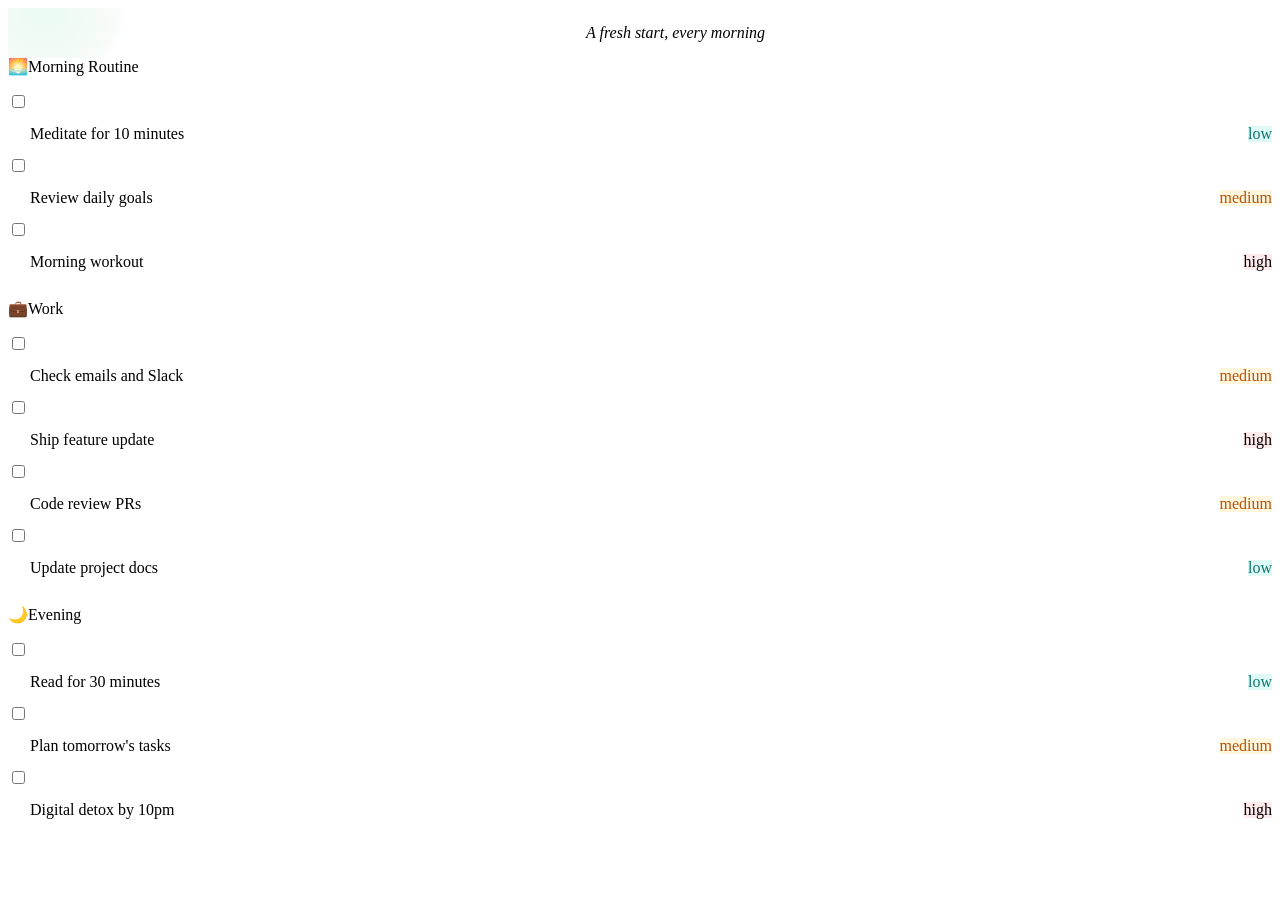
==== index.html @ 66e7cc91 "feat: add category sections with collapsible details and all 10 sample todos" ====
<!DOCTYPE html>
<html lang="en">
<head>
  <meta charset="UTF-8">
  <meta name="viewport" content="width=device-width, initial-scale=1.0">
  <title>Ahintodew — Daily Todo</title>
  <link rel="preconnect" href="https://fonts.googleapis.com">
  <link rel="preconnect" href="https://fonts.gstatic.com" crossorigin>
  <link href="https://fonts.googleapis.com/css2?family=Inter:wght@400;500;600;700&display=swap" rel="stylesheet">
  <link rel="stylesheet" href="src/tokens.css">
  <link rel="stylesheet" href="src/base.css">
  <link rel="stylesheet" href="src/category.css">
  <link rel="stylesheet" href="src/todo.css">
  <link rel="stylesheet" href="src/header.css">
</head>
<body>
  <div class="app">

    <!-- Header (dev-1 scaffold) -->
    <header class="header header--sticky glass">
      <h1 class="header__title">Ahintodew</h1>
      <p class="header__subtitle">A fresh start, every morning</p>
      <div class="header__counter"></div>
    </header>

    <!-- Categories -->
    <main>

      <!-- 🌅 Morning Routine -->
      <details class="category glass" open>
        <summary class="category__header">
          <span class="category__icon">🌅</span>
          <span class="category__title">Morning Routine</span>
          <span class="category__count"></span>
          <span class="category__chevron"></span>
        </summary>
        <ul class="category__list">
          <li class="todo">
            <input type="checkbox" id="todo-1" class="todo__checkbox sr-only">
            <label for="todo-1" class="todo__label">
              <span class="todo__checkmark"></span>
              <span class="todo__text">Meditate for 10 minutes</span>
              <span class="todo__tag todo__tag--low">low</span>
            </label>
          </li>
          <li class="todo">
            <input type="checkbox" id="todo-2" class="todo__checkbox sr-only">
            <label for="todo-2" class="todo__label">
              <span class="todo__checkmark"></span>
              <span class="todo__text">Review daily goals</span>
              <span class="todo__tag todo__tag--medium">medium</span>
            </label>
          </li>
          <li class="todo">
            <input type="checkbox" id="todo-3" class="todo__checkbox sr-only">
            <label for="todo-3" class="todo__label">
              <span class="todo__checkmark"></span>
              <span class="todo__text">Morning workout</span>
              <span class="todo__tag todo__tag--high">high</span>
            </label>
          </li>
        </ul>
      </details>

      <!-- 💼 Work -->
      <details class="category glass" open>
        <summary class="category__header">
          <span class="category__icon">💼</span>
          <span class="category__title">Work</span>
          <span class="category__count"></span>
          <span class="category__chevron"></span>
        </summary>
        <ul class="category__list">
          <li class="todo">
            <input type="checkbox" id="todo-4" class="todo__checkbox sr-only">
            <label for="todo-4" class="todo__label">
              <span class="todo__checkmark"></span>
              <span class="todo__text">Check emails and Slack</span>
              <span class="todo__tag todo__tag--medium">medium</span>
            </label>
          </li>
          <li class="todo">
            <input type="checkbox" id="todo-5" class="todo__checkbox sr-only">
            <label for="todo-5" class="todo__label">
              <span class="todo__checkmark"></span>
              <span class="todo__text">Ship feature update</span>
              <span class="todo__tag todo__tag--high">high</span>
            </label>
          </li>
          <li class="todo">
            <input type="checkbox" id="todo-6" class="todo__checkbox sr-only">
            <label for="todo-6" class="todo__label">
              <span class="todo__checkmark"></span>
              <span class="todo__text">Code review PRs</span>
              <span class="todo__tag todo__tag--medium">medium</span>
            </label>
          </li>
          <li class="todo">
            <input type="checkbox" id="todo-7" class="todo__checkbox sr-only">
            <label for="todo-7" class="todo__label">
              <span class="todo__checkmark"></span>
              <span class="todo__text">Update project docs</span>
              <span class="todo__tag todo__tag--low">low</span>
            </label>
          </li>
        </ul>
      </details>

      <!-- 🌙 Evening -->
      <details class="category glass" open>
        <summary class="category__header">
          <span class="category__icon">🌙</span>
          <span class="category__title">Evening</span>
          <span class="category__count"></span>
          <span class="category__chevron"></span>
        </summary>
        <ul class="category__list">
          <li class="todo">
            <input type="checkbox" id="todo-8" class="todo__checkbox sr-only">
            <label for="todo-8" class="todo__label">
              <span class="todo__checkmark"></span>
              <span class="todo__text">Read for 30 minutes</span>
              <span class="todo__tag todo__tag--low">low</span>
            </label>
          </li>
          <li class="todo">
            <input type="checkbox" id="todo-9" class="todo__checkbox sr-only">
            <label for="todo-9" class="todo__label">
              <span class="todo__checkmark"></span>
              <span class="todo__text">Plan tomorrow's tasks</span>
              <span class="todo__tag todo__tag--medium">medium</span>
            </label>
          </li>
          <li class="todo">
            <input type="checkbox" id="todo-10" class="todo__checkbox sr-only">
            <label for="todo-10" class="todo__label">
              <span class="todo__checkmark"></span>
              <span class="todo__text">Digital detox by 10pm</span>
              <span class="todo__tag todo__tag--high">high</span>
            </label>
          </li>
        </ul>
      </details>

    </main>

  </div>
</body>
</html>
---- src/category.css ----
/* ============================================
   AHINTODEW — Category Sections
   ============================================ */

/* --- Remove default details/summary markers --- */
summary {
  list-style: none;
}

summary::-webkit-details-marker {
  display: none;
}

/* --- Category Block --- */
.category {
  margin-bottom: var(--space-4);
  border-left: 3px solid var(--color-dew-300);
  transition: box-shadow var(--transition-base);
}

/* --- Category Header --- */
.category__header {
  display: flex;
  align-items: center;
  gap: var(--space-3);
  padding: var(--space-4) var(--space-5);
  cursor: pointer;
  font-weight: var(--font-weight-semibold);
  font-size: var(--font-size-lg);
  color: var(--color-text);
  user-select: none;
  -webkit-user-select: none;
}

.category__header:focus-visible {
  outline: 2px solid var(--color-dew-500);
  outline-offset: 2px;
  border-radius: var(--radius-sm);
}

/* --- Category Icon --- */
.category__icon {
  font-size: var(--font-size-xl);
  line-height: 1;
}

/* --- Category Title --- */
.category__title {
  flex: 1;
  min-width: 0;
}

/* --- Category Count --- */
.category__count {
  font-size: var(--font-size-xs);
  font-weight: var(--font-weight-medium);
  color: var(--color-text-secondary);
}

/* --- Chevron (CSS-only arrow) --- */
.category__chevron {
  display: inline-block;
  width: 8px;
  height: 8px;
  border-right: 2px solid var(--color-gray-400);
  border-bottom: 2px solid var(--color-gray-400);
  transform: rotate(-45deg);
  transition: transform var(--transition-base);
  flex-shrink: 0;
}

details[open] > summary .category__chevron {
  transform: rotate(45deg);
}

/* --- Category List --- */
.category__list {
  padding: 0 var(--space-3) var(--space-3);
  max-height: 0;
  overflow: hidden;
  transition: max-height var(--transition-slow), padding var(--transition-base);
}

details[open] > .category__list {
  max-height: 500px;
}

/* Gap between todo items */
.category__list > .todo + .todo {
  margin-top: var(--space-1);
}

/* --- Reduced Motion --- */
@media (prefers-reduced-motion: reduce) {
  .category__chevron,
  .category__list {
    transition: none;
  }
}
---- src/todo.css ----
/* ============================================
   AHINTODEW — Todo Item Component
   ============================================ */

/* --- Todo Item --- */
.todo {
  counter-increment: total-tasks;
}

/* --- Checkbox (visually hidden via .sr-only in base.css) --- */
.todo__checkbox {
  /* .sr-only class handles hiding; this selector for counter */
}

.todo__checkbox:checked {
  counter-increment: completed-tasks;
}

/* --- Label (main interactive row) --- */
.todo__label {
  display: flex;
  align-items: center;
  gap: var(--space-3);
  padding: var(--space-3) var(--space-4);
  cursor: pointer;
  border-radius: var(--radius-md);
  transition: background var(--transition-base), transform var(--transition-spring);
  min-height: 44px;
}

.todo__label:hover {
  background: var(--color-surface-hover);
}

/* --- Focus-visible on checkbox → outline on label --- */
.todo__checkbox:focus-visible + .todo__label {
  outline: 2px solid var(--color-dew-500);
  outline-offset: 2px;
}

/* --- Checkmark circle --- */
.todo__checkmark {
  flex-shrink: 0;
  width: 22px;
  height: 22px;
  border-radius: var(--radius-full);
  border: 2px solid var(--color-gray-300);
  display: flex;
  align-items: center;
  justify-content: center;
  transition: border-color var(--transition-base), background var(--transition-base);
  position: relative;
}

/* Checkmark tick via ::after */
.todo__checkmark::after {
  content: '';
  display: block;
  width: 6px;
  height: 10px;
  border: solid var(--color-white);
  border-width: 0 2px 2px 0;
  transform: rotate(45deg) scale(0);
  transition: transform var(--transition-base);
}

/* --- Todo text --- */
.todo__text {
  flex: 1;
  font-size: var(--font-size-sm);
  color: var(--color-text);
  transition: color var(--transition-base), text-decoration var(--transition-base);
}

/* --- Tags (priority pills) --- */
.todo__tag {
  border-radius: var(--radius-full);
  font-size: var(--font-size-xs);
  font-weight: var(--font-weight-medium);
  padding: var(--space-1) var(--space-2);
  line-height: 1;
  white-space: nowrap;
  flex-shrink: 0;
}

.todo__tag--high {
  background: rgba(248, 113, 113, 0.15);
  color: var(--color-high);
}

.todo__tag--medium {
  background: rgba(251, 191, 36, 0.15);
  color: #b45309;
}

.todo__tag--low {
  background: rgba(45, 212, 191, 0.15);
  color: #0f766e;
}

/* --- Checked State --- */
.todo__checkbox:checked + .todo__label {
  opacity: 0.7;
  transform: scale(1.02);
}

.todo__checkbox:checked + .todo__label .todo__checkmark {
  background: var(--color-check);
  border-color: var(--color-check);
}

.todo__checkbox:checked + .todo__label .todo__checkmark::after {
  transform: rotate(45deg) scale(1);
}

.todo__checkbox:checked + .todo__label .todo__text {
  text-decoration: line-through;
  color: var(--color-text-completed);
}

/* Reset scale after spring animation */
.todo__checkbox:checked + .todo__label {
  animation: todo-check-pop var(--transition-spring) forwards;
}

@keyframes todo-check-pop {
  0%   { transform: scale(1); }
  40%  { transform: scale(1.02); }
  100% { transform: scale(1); }
}

/* --- Reduced Motion --- */
@media (prefers-reduced-motion: reduce) {
  .todo__label,
  .todo__checkmark,
  .todo__checkmark::after,
  .todo__text {
    transition: none;
  }

  .todo__checkbox:checked + .todo__label {
    animation: none;
  }
}
---- src/header.css ----
/* ============================================
   AHINTODEW — Header & Branding
   ============================================ */

@import 'tokens.css';

/* --- Header: Sticky Glass Panel --- */
.header {
  position: sticky;
  top: var(--space-4);
  z-index: var(--z-header);
  display: flex;
  align-items: center;
  justify-content: space-between;
  padding: var(--space-6) var(--space-8);
  margin-bottom: var(--space-6);
  overflow: hidden;
  transition: box-shadow var(--transition-base), background var(--transition-base);
}

/* --- Dew-drop decorative element --- */
.header::before {
  content: '';
  position: absolute;
  top: calc(-1 * var(--space-6));
  right: calc(-1 * var(--space-6));
  width: 120px;
  height: 120px;
  border-radius: var(--radius-full);
  background: radial-gradient(
    circle at 30% 30%,
    rgba(74, 222, 128, 0.4),
    rgba(21, 128, 61, 0.1) 60%,
    transparent 70%
  );
  opacity: 0.3;
  pointer-events: none;
  z-index: var(--z-bg);
}

/* --- Brand --- */
.header__brand {
  display: flex;
  flex-direction: column;
  gap: var(--space-1);
}

.header__title {
  font-size: var(--font-size-2xl);
  font-weight: var(--font-weight-bold);
  line-height: var(--line-height-tight);
  background: linear-gradient(135deg, var(--color-dew-400), var(--color-dew-700));
  -webkit-background-clip: text;
  background-clip: text;
  -webkit-text-fill-color: transparent;
  color: transparent;
}

.header__subtitle {
  font-size: var(--font-size-sm);
  color: var(--color-text-secondary);
  font-style: italic;
  font-weight: var(--font-weight-normal);
}

/* --- Stats --- */
.header__stats {
  display: flex;
  gap: var(--space-4);
  align-items: center;
}

.header__stat {
  font-size: var(--font-size-xs);
  font-weight: var(--font-weight-semibold);
  color: var(--color-text-secondary);
  text-transform: uppercase;
  letter-spacing: 0.05em;
}

/* --- CSS Counter Display --- */
.header__counter {
  font-weight: var(--font-weight-bold);
  color: var(--color-dew-600);
}

.header__counter--total::after {
  content: counter(total-tasks);
}

.header__counter--done::after {
  content: counter(completed-tasks);
}

/* --- Reduced Motion --- */
@media (prefers-reduced-motion: reduce) {
  .header {
    transition: none;
  }
}
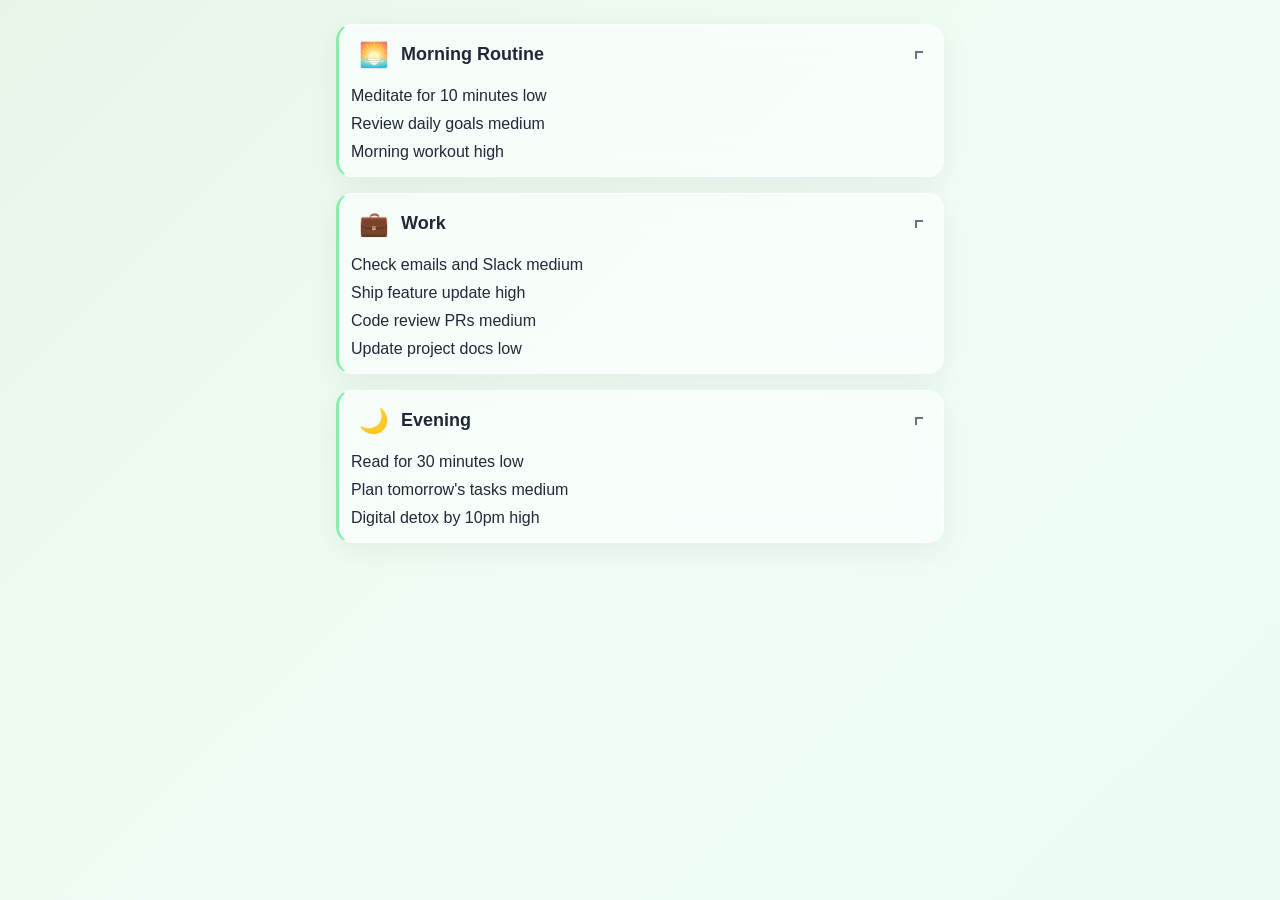
==== commit 13a67979: "feat: add category sections with all 10 sample todos and category styles" ====
--- a/index.html
+++ b/index.html
@@ -7,142 +7,138 @@
   <link rel="preconnect" href="https://fonts.googleapis.com">
   <link rel="preconnect" href="https://fonts.gstatic.com" crossorigin>
   <link href="https://fonts.googleapis.com/css2?family=Inter:wght@400;500;600;700&display=swap" rel="stylesheet">
-  <link rel="stylesheet" href="src/tokens.css">
-  <link rel="stylesheet" href="src/base.css">
-  <link rel="stylesheet" href="src/category.css">
-  <link rel="stylesheet" href="src/todo.css">
-  <link rel="stylesheet" href="src/header.css">
+  <link rel="stylesheet" href="tokens.css">
+  <link rel="stylesheet" href="base.css">
+  <link rel="stylesheet" href="category.css">
 </head>
 <body>
   <div class="app">
 
-    <!-- Header (dev-1 scaffold) -->
-    <header class="header header--sticky glass">
-      <h1 class="header__title">Ahintodew</h1>
-      <p class="header__subtitle">A fresh start, every morning</p>
-      <div class="header__counter"></div>
-    </header>
+    <!-- ====== Morning Routine ====== -->
+    <details class="category glass" open>
+      <summary class="category__header">
+        <span class="category__icon">🌅</span>
+        <span class="category__title">Morning Routine</span>
+        <span class="category__count"></span>
+        <span class="category__chevron"></span>
+      </summary>
+      <ul class="category__list">
+        <!-- Todo 1 -->
+        <li class="todo">
+          <input type="checkbox" id="todo-1" class="todo__checkbox sr-only">
+          <label for="todo-1" class="todo__label">
+            <span class="todo__checkmark"></span>
+            <span class="todo__text">Meditate for 10 minutes</span>
+            <span class="todo__tag todo__tag--low">low</span>
+          </label>
+        </li>
+        <!-- Todo 2 -->
+        <li class="todo">
+          <input type="checkbox" id="todo-2" class="todo__checkbox sr-only">
+          <label for="todo-2" class="todo__label">
+            <span class="todo__checkmark"></span>
+            <span class="todo__text">Review daily goals</span>
+            <span class="todo__tag todo__tag--medium">medium</span>
+          </label>
+        </li>
+        <!-- Todo 3 -->
+        <li class="todo">
+          <input type="checkbox" id="todo-3" class="todo__checkbox sr-only">
+          <label for="todo-3" class="todo__label">
+            <span class="todo__checkmark"></span>
+            <span class="todo__text">Morning workout</span>
+            <span class="todo__tag todo__tag--high">high</span>
+          </label>
+        </li>
+      </ul>
+    </details>
 
-    <!-- Categories -->
-    <main>
+    <!-- ====== Work ====== -->
+    <details class="category glass" open>
+      <summary class="category__header">
+        <span class="category__icon">💼</span>
+        <span class="category__title">Work</span>
+        <span class="category__count"></span>
+        <span class="category__chevron"></span>
+      </summary>
+      <ul class="category__list">
+        <!-- Todo 4 -->
+        <li class="todo">
+          <input type="checkbox" id="todo-4" class="todo__checkbox sr-only">
+          <label for="todo-4" class="todo__label">
+            <span class="todo__checkmark"></span>
+            <span class="todo__text">Check emails and Slack</span>
+            <span class="todo__tag todo__tag--medium">medium</span>
+          </label>
+        </li>
+        <!-- Todo 5 -->
+        <li class="todo">
+          <input type="checkbox" id="todo-5" class="todo__checkbox sr-only">
+          <label for="todo-5" class="todo__label">
+            <span class="todo__checkmark"></span>
+            <span class="todo__text">Ship feature update</span>
+            <span class="todo__tag todo__tag--high">high</span>
+          </label>
+        </li>
+        <!-- Todo 6 -->
+        <li class="todo">
+          <input type="checkbox" id="todo-6" class="todo__checkbox sr-only">
+          <label for="todo-6" class="todo__label">
+            <span class="todo__checkmark"></span>
+            <span class="todo__text">Code review PRs</span>
+            <span class="todo__tag todo__tag--medium">medium</span>
+          </label>
+        </li>
+        <!-- Todo 7 -->
+        <li class="todo">
+          <input type="checkbox" id="todo-7" class="todo__checkbox sr-only">
+          <label for="todo-7" class="todo__label">
+            <span class="todo__checkmark"></span>
+            <span class="todo__text">Update project docs</span>
+            <span class="todo__tag todo__tag--low">low</span>
+          </label>
+        </li>
+      </ul>
+    </details>
 
-      <!-- 🌅 Morning Routine -->
-      <details class="category glass" open>
-        <summary class="category__header">
-          <span class="category__icon">🌅</span>
-          <span class="category__title">Morning Routine</span>
-          <span class="category__count"></span>
-          <span class="category__chevron"></span>
-        </summary>
-        <ul class="category__list">
-          <li class="todo">
-            <input type="checkbox" id="todo-1" class="todo__checkbox sr-only">
-            <label for="todo-1" class="todo__label">
-              <span class="todo__checkmark"></span>
-              <span class="todo__text">Meditate for 10 minutes</span>
-              <span class="todo__tag todo__tag--low">low</span>
-            </label>
-          </li>
-          <li class="todo">
-            <input type="checkbox" id="todo-2" class="todo__checkbox sr-only">
-            <label for="todo-2" class="todo__label">
-              <span class="todo__checkmark"></span>
-              <span class="todo__text">Review daily goals</span>
-              <span class="todo__tag todo__tag--medium">medium</span>
-            </label>
-          </li>
-          <li class="todo">
-            <input type="checkbox" id="todo-3" class="todo__checkbox sr-only">
-            <label for="todo-3" class="todo__label">
-              <span class="todo__checkmark"></span>
-              <span class="todo__text">Morning workout</span>
-              <span class="todo__tag todo__tag--high">high</span>
-            </label>
-          </li>
-        </ul>
-      </details>
-
-      <!-- 💼 Work -->
-      <details class="category glass" open>
-        <summary class="category__header">
-          <span class="category__icon">💼</span>
-          <span class="category__title">Work</span>
-          <span class="category__count"></span>
-          <span class="category__chevron"></span>
-        </summary>
-        <ul class="category__list">
-          <li class="todo">
-            <input type="checkbox" id="todo-4" class="todo__checkbox sr-only">
-            <label for="todo-4" class="todo__label">
-              <span class="todo__checkmark"></span>
-              <span class="todo__text">Check emails and Slack</span>
-              <span class="todo__tag todo__tag--medium">medium</span>
-            </label>
-          </li>
-          <li class="todo">
-            <input type="checkbox" id="todo-5" class="todo__checkbox sr-only">
-            <label for="todo-5" class="todo__label">
-              <span class="todo__checkmark"></span>
-              <span class="todo__text">Ship feature update</span>
-              <span class="todo__tag todo__tag--high">high</span>
-            </label>
-          </li>
-          <li class="todo">
-            <input type="checkbox" id="todo-6" class="todo__checkbox sr-only">
-            <label for="todo-6" class="todo__label">
-              <span class="todo__checkmark"></span>
-              <span class="todo__text">Code review PRs</span>
-              <span class="todo__tag todo__tag--medium">medium</span>
-            </label>
-          </li>
-          <li class="todo">
-            <input type="checkbox" id="todo-7" class="todo__checkbox sr-only">
-            <label for="todo-7" class="todo__label">
-              <span class="todo__checkmark"></span>
-              <span class="todo__text">Update project docs</span>
-              <span class="todo__tag todo__tag--low">low</span>
-            </label>
-          </li>
-        </ul>
-      </details>
-
-      <!-- 🌙 Evening -->
-      <details class="category glass" open>
-        <summary class="category__header">
-          <span class="category__icon">🌙</span>
-          <span class="category__title">Evening</span>
-          <span class="category__count"></span>
-          <span class="category__chevron"></span>
-        </summary>
-        <ul class="category__list">
-          <li class="todo">
-            <input type="checkbox" id="todo-8" class="todo__checkbox sr-only">
-            <label for="todo-8" class="todo__label">
-              <span class="todo__checkmark"></span>
-              <span class="todo__text">Read for 30 minutes</span>
-              <span class="todo__tag todo__tag--low">low</span>
-            </label>
-          </li>
-          <li class="todo">
-            <input type="checkbox" id="todo-9" class="todo__checkbox sr-only">
-            <label for="todo-9" class="todo__label">
-              <span class="todo__checkmark"></span>
-              <span class="todo__text">Plan tomorrow's tasks</span>
-              <span class="todo__tag todo__tag--medium">medium</span>
-            </label>
-          </li>
-          <li class="todo">
-            <input type="checkbox" id="todo-10" class="todo__checkbox sr-only">
-            <label for="todo-10" class="todo__label">
-              <span class="todo__checkmark"></span>
-              <span class="todo__text">Digital detox by 10pm</span>
-              <span class="todo__tag todo__tag--high">high</span>
-            </label>
-          </li>
-        </ul>
-      </details>
-
-    </main>
+    <!-- ====== Evening ====== -->
+    <details class="category glass" open>
+      <summary class="category__header">
+        <span class="category__icon">🌙</span>
+        <span class="category__title">Evening</span>
+        <span class="category__count"></span>
+        <span class="category__chevron"></span>
+      </summary>
+      <ul class="category__list">
+        <!-- Todo 8 -->
+        <li class="todo">
+          <input type="checkbox" id="todo-8" class="todo__checkbox sr-only">
+          <label for="todo-8" class="todo__label">
+            <span class="todo__checkmark"></span>
+            <span class="todo__text">Read for 30 minutes</span>
+            <span class="todo__tag todo__tag--low">low</span>
+          </label>
+        </li>
+        <!-- Todo 9 -->
+        <li class="todo">
+          <input type="checkbox" id="todo-9" class="todo__checkbox sr-only">
+          <label for="todo-9" class="todo__label">
+            <span class="todo__checkmark"></span>
+            <span class="todo__text">Plan tomorrow's tasks</span>
+            <span class="todo__tag todo__tag--medium">medium</span>
+          </label>
+        </li>
+        <!-- Todo 10 -->
+        <li class="todo">
+          <input type="checkbox" id="todo-10" class="todo__checkbox sr-only">
+          <label for="todo-10" class="todo__label">
+            <span class="todo__checkmark"></span>
+            <span class="todo__text">Digital detox by 10pm</span>
+            <span class="todo__tag todo__tag--high">high</span>
+          </label>
+        </li>
+      </ul>
+    </details>
 
   </div>
 </body>
--- a/tokens.css
+++ b/tokens.css
@@ -0,0 +1,108 @@
+/* ============================================
+   AHINTODEW — Design Tokens
+   Morning dew glassmorphism palette
+   ============================================ */
+
+:root {
+  /* --- Colors: Core Palette --- */
+  --color-dew-50:  #f0fdf4;
+  --color-dew-100: #dcfce7;
+  --color-dew-200: #bbf7d0;
+  --color-dew-300: #86efac;
+  --color-dew-400: #4ade80;
+  --color-dew-500: #22c55e;
+  --color-dew-600: #16a34a;
+  --color-dew-700: #15803d;
+
+  /* --- Colors: Neutrals --- */
+  --color-white:      #ffffff;
+  --color-gray-50:    #f9fafb;
+  --color-gray-100:   #f3f4f6;
+  --color-gray-200:   #e5e7eb;
+  --color-gray-300:   #d1d5db;
+  --color-gray-400:   #9ca3af;
+  --color-gray-500:   #6b7280;
+  --color-gray-600:   #4b5563;
+  --color-gray-700:   #374151;
+  --color-gray-800:   #1f2937;
+  --color-gray-900:   #111827;
+
+  /* --- Colors: Accents (tags) --- */
+  --color-high:    #f87171;
+  --color-medium:  #fbbf24;
+  --color-low:     #2dd4bf;
+
+  /* --- Colors: Semantic --- */
+  --color-bg:         #e8f5e9;
+  --color-bg-gradient: linear-gradient(135deg, #e8f5e9 0%, #f0fdf4 50%, #ecfdf5 100%);
+  --color-surface:    rgba(255, 255, 255, 0.55);
+  --color-surface-hover: rgba(255, 255, 255, 0.72);
+  --color-text:       var(--color-gray-800);
+  --color-text-secondary: var(--color-gray-500);
+  --color-text-completed: var(--color-gray-400);
+  --color-border:     rgba(255, 255, 255, 0.6);
+  --color-check:      var(--color-dew-500);
+  --color-check-bg:   var(--color-dew-100);
+
+  /* --- Typography --- */
+  --font-family:    'Inter', -apple-system, BlinkMacSystemFont, sans-serif;
+  --font-size-xs:   0.75rem;   /* 12px */
+  --font-size-sm:   0.875rem;  /* 14px */
+  --font-size-base: 1rem;      /* 16px */
+  --font-size-lg:   1.125rem;  /* 18px */
+  --font-size-xl:   1.5rem;    /* 24px */
+  --font-size-2xl:  2rem;      /* 32px */
+  --font-size-3xl:  2.5rem;    /* 40px */
+  --font-weight-normal: 400;
+  --font-weight-medium: 500;
+  --font-weight-semibold: 600;
+  --font-weight-bold: 700;
+  --line-height-tight: 1.25;
+  --line-height-normal: 1.5;
+
+  /* --- Spacing (4px base) --- */
+  --space-1:  0.25rem;  /* 4px */
+  --space-2:  0.5rem;   /* 8px */
+  --space-3:  0.75rem;  /* 12px */
+  --space-4:  1rem;     /* 16px */
+  --space-5:  1.25rem;  /* 20px */
+  --space-6:  1.5rem;   /* 24px */
+  --space-8:  2rem;     /* 32px */
+  --space-10: 2.5rem;   /* 40px */
+  --space-12: 3rem;     /* 48px */
+  --space-16: 4rem;     /* 64px */
+
+  /* --- Border Radius --- */
+  --radius-sm:   0.375rem;  /* 6px */
+  --radius-md:   0.75rem;   /* 12px */
+  --radius-lg:   1rem;      /* 16px */
+  --radius-xl:   1.5rem;    /* 24px */
+  --radius-full: 9999px;
+
+  /* --- Glassmorphism --- */
+  --glass-blur:       blur(16px);
+  --glass-blur-heavy: blur(24px);
+  --glass-border:     1px solid var(--color-border);
+  --glass-shadow:     0 8px 32px rgba(0, 0, 0, 0.06);
+  --glass-shadow-lg:  0 16px 48px rgba(0, 0, 0, 0.08);
+  --glass-shadow-hover: 0 12px 40px rgba(0, 0, 0, 0.1);
+
+  /* --- Transitions --- */
+  --transition-fast:   150ms ease;
+  --transition-base:   250ms ease;
+  --transition-slow:   400ms cubic-bezier(0.4, 0, 0.2, 1);
+  --transition-spring: 500ms cubic-bezier(0.34, 1.56, 0.64, 1);
+
+  /* --- Z-Index --- */
+  --z-bg:      0;
+  --z-card:    10;
+  --z-header:  100;
+  --z-overlay: 200;
+
+  /* --- Layout --- */
+  --max-width:       640px;
+  --header-height:   80px;
+
+  /* --- CSS Counters (initialized on .app container) --- */
+  /* counter-reset: total-tasks 0 completed-tasks 0; applied on .app */
+}
--- a/base.css
+++ b/base.css
@@ -0,0 +1,76 @@
+/* ============================================
+   AHINTODEW — Base / Reset
+   ============================================ */
+
+/* --- Modern Reset --- */
+*, *::before, *::after {
+  box-sizing: border-box;
+  margin: 0;
+  padding: 0;
+}
+
+html {
+  font-size: 16px;
+  -webkit-font-smoothing: antialiased;
+  -moz-osx-font-smoothing: grayscale;
+}
+
+body {
+  font-family: var(--font-family);
+  font-size: var(--font-size-base);
+  font-weight: var(--font-weight-normal);
+  line-height: var(--line-height-normal);
+  color: var(--color-text);
+  background: var(--color-bg-gradient);
+  min-height: 100vh;
+}
+
+ul, ol {
+  list-style: none;
+}
+
+a {
+  color: var(--color-dew-600);
+  text-decoration: none;
+}
+
+img {
+  max-width: 100%;
+  display: block;
+}
+
+/* --- Visually Hidden (for checkbox hack) --- */
+.sr-only {
+  position: absolute;
+  width: 1px;
+  height: 1px;
+  padding: 0;
+  margin: -1px;
+  overflow: hidden;
+  clip: rect(0, 0, 0, 0);
+  white-space: nowrap;
+  border: 0;
+}
+
+/* --- App Container --- */
+.app {
+  max-width: var(--max-width);
+  margin: 0 auto;
+  padding: var(--space-6) var(--space-4) var(--space-16);
+  counter-reset: total-tasks 0 completed-tasks 0;
+}
+
+/* --- Glass Panel Utility --- */
+.glass {
+  background: var(--color-surface);
+  backdrop-filter: var(--glass-blur);
+  -webkit-backdrop-filter: var(--glass-blur);
+  border: var(--glass-border);
+  border-radius: var(--radius-lg);
+  box-shadow: var(--glass-shadow);
+}
+
+.glass:hover {
+  background: var(--color-surface-hover);
+  box-shadow: var(--glass-shadow-hover);
+}
--- a/category.css
+++ b/category.css
@@ -0,0 +1,92 @@
+/* ============================================
+   AHINTODEW — Category Section Styles
+   ============================================ */
+
+/* --- Category Block --- */
+.category {
+  margin-bottom: var(--space-4);
+  border-left: 3px solid var(--color-dew-300);
+}
+
+/* --- Remove default details marker --- */
+summary {
+  list-style: none;
+}
+
+summary::-webkit-details-marker {
+  display: none;
+}
+
+/* --- Category Header --- */
+.category__header {
+  display: flex;
+  align-items: center;
+  gap: var(--space-3);
+  padding: var(--space-4) var(--space-5);
+  cursor: pointer;
+  font-weight: var(--font-weight-semibold);
+  font-size: var(--font-size-lg);
+  color: var(--color-text);
+  user-select: none;
+  transition: background var(--transition-base);
+}
+
+.category__header:hover {
+  background: var(--color-surface-hover);
+}
+
+.category__header:focus-visible {
+  outline: 2px solid var(--color-dew-500);
+  outline-offset: 2px;
+}
+
+/* --- Category Icon --- */
+.category__icon {
+  font-size: var(--font-size-xl);
+  line-height: 1;
+}
+
+/* --- Category Title --- */
+.category__title {
+  flex: 1;
+}
+
+/* --- Category Count --- */
+.category__count {
+  font-size: var(--font-size-xs);
+  font-weight: var(--font-weight-medium);
+  color: var(--color-text-secondary);
+}
+
+/* --- Chevron (CSS-only arrow) --- */
+.category__chevron {
+  display: inline-block;
+  width: 8px;
+  height: 8px;
+  border-right: 2px solid var(--color-gray-500);
+  border-bottom: 2px solid var(--color-gray-500);
+  transform: rotate(90deg);
+  transition: transform var(--transition-base);
+  flex-shrink: 0;
+}
+
+details[open] .category__chevron {
+  transform: rotate(180deg);
+}
+
+/* --- Category List --- */
+.category__list {
+  padding: 0 var(--space-3) var(--space-3);
+  max-height: 0;
+  overflow: hidden;
+  transition: max-height var(--transition-slow);
+}
+
+details[open] > .category__list {
+  max-height: 500px;
+}
+
+/* --- Spacing between todo items --- */
+.category__list > .todo + .todo {
+  margin-top: var(--space-1);
+}
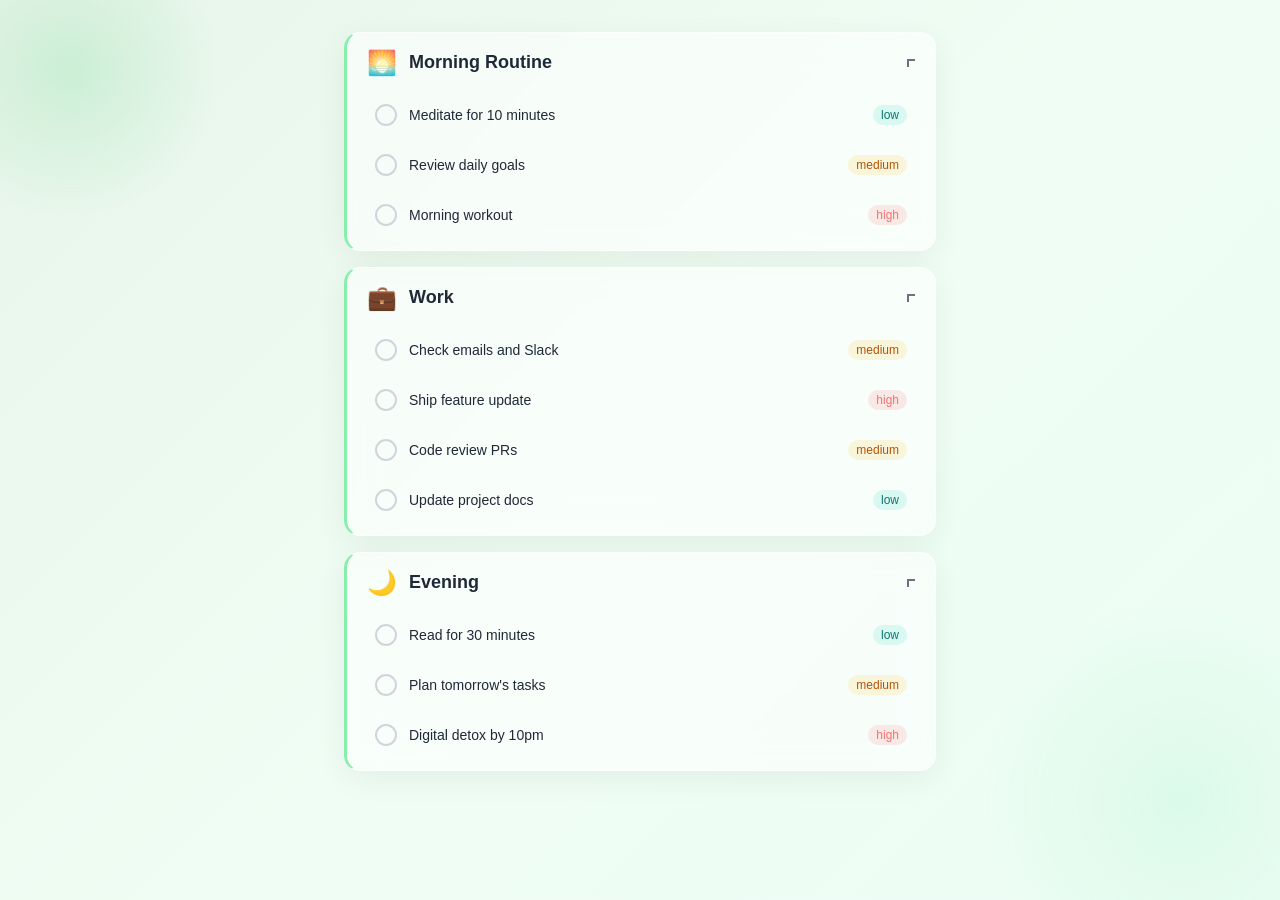
==== commit 9358d010: "fix: add missing stylesheet imports for todo.css, header.css, and responsive.css in index.html" ====
--- a/index.html
+++ b/index.html
@@ -10,6 +10,9 @@
   <link rel="stylesheet" href="tokens.css">
   <link rel="stylesheet" href="base.css">
   <link rel="stylesheet" href="category.css">
+  <link rel="stylesheet" href="src/todo.css">
+  <link rel="stylesheet" href="src/header.css">
+  <link rel="stylesheet" href="src/responsive.css">
 </head>
 <body>
   <div class="app">
@@ -142,4 +145,4 @@
 
   </div>
 </body>
-</html>
+</html>
--- a/src/todo.css
+++ b/src/todo.css
@@ -0,0 +1,144 @@
+/* ============================================
+   AHINTODEW — Todo Item Component
+   ============================================ */
+
+/* --- Todo Item --- */
+.todo {
+  counter-increment: total-tasks;
+}
+
+/* --- Checkbox (visually hidden via .sr-only in base.css) --- */
+.todo__checkbox {
+  /* .sr-only class handles hiding; this selector for counter */
+}
+
+.todo__checkbox:checked {
+  counter-increment: completed-tasks;
+}
+
+/* --- Label (main interactive row) --- */
+.todo__label {
+  display: flex;
+  align-items: center;
+  gap: var(--space-3);
+  padding: var(--space-3) var(--space-4);
+  cursor: pointer;
+  border-radius: var(--radius-md);
+  transition: background var(--transition-base), transform var(--transition-spring);
+  min-height: 44px;
+}
+
+.todo__label:hover {
+  background: var(--color-surface-hover);
+}
+
+/* --- Focus-visible on checkbox → outline on label --- */
+.todo__checkbox:focus-visible + .todo__label {
+  outline: 2px solid var(--color-dew-500);
+  outline-offset: 2px;
+}
+
+/* --- Checkmark circle --- */
+.todo__checkmark {
+  flex-shrink: 0;
+  width: 22px;
+  height: 22px;
+  border-radius: var(--radius-full);
+  border: 2px solid var(--color-gray-300);
+  display: flex;
+  align-items: center;
+  justify-content: center;
+  transition: border-color var(--transition-base), background var(--transition-base);
+  position: relative;
+}
+
+/* Checkmark tick via ::after */
+.todo__checkmark::after {
+  content: '';
+  display: block;
+  width: 6px;
+  height: 10px;
+  border: solid var(--color-white);
+  border-width: 0 2px 2px 0;
+  transform: rotate(45deg) scale(0);
+  transition: transform var(--transition-base);
+}
+
+/* --- Todo text --- */
+.todo__text {
+  flex: 1;
+  font-size: var(--font-size-sm);
+  color: var(--color-text);
+  transition: color var(--transition-base), text-decoration var(--transition-base);
+}
+
+/* --- Tags (priority pills) --- */
+.todo__tag {
+  border-radius: var(--radius-full);
+  font-size: var(--font-size-xs);
+  font-weight: var(--font-weight-medium);
+  padding: var(--space-1) var(--space-2);
+  line-height: 1;
+  white-space: nowrap;
+  flex-shrink: 0;
+}
+
+.todo__tag--high {
+  background: rgba(248, 113, 113, 0.15);
+  color: var(--color-high);
+}
+
+.todo__tag--medium {
+  background: rgba(251, 191, 36, 0.15);
+  color: #b45309;
+}
+
+.todo__tag--low {
+  background: rgba(45, 212, 191, 0.15);
+  color: #0f766e;
+}
+
+/* --- Checked State --- */
+.todo__checkbox:checked + .todo__label {
+  opacity: 0.7;
+  transform: scale(1.02);
+}
+
+.todo__checkbox:checked + .todo__label .todo__checkmark {
+  background: var(--color-check);
+  border-color: var(--color-check);
+}
+
+.todo__checkbox:checked + .todo__label .todo__checkmark::after {
+  transform: rotate(45deg) scale(1);
+}
+
+.todo__checkbox:checked + .todo__label .todo__text {
+  text-decoration: line-through;
+  color: var(--color-text-completed);
+}
+
+/* Reset scale after spring animation */
+.todo__checkbox:checked + .todo__label {
+  animation: todo-check-pop var(--transition-spring) forwards;
+}
+
+@keyframes todo-check-pop {
+  0%   { transform: scale(1); }
+  40%  { transform: scale(1.02); }
+  100% { transform: scale(1); }
+}
+
+/* --- Reduced Motion --- */
+@media (prefers-reduced-motion: reduce) {
+  .todo__label,
+  .todo__checkmark,
+  .todo__checkmark::after,
+  .todo__text {
+    transition: none;
+  }
+
+  .todo__checkbox:checked + .todo__label {
+    animation: none;
+  }
+}
--- a/src/header.css
+++ b/src/header.css
@@ -0,0 +1,104 @@
+/* ============================================
+   AHINTODEW — Header & Branding
+   ============================================ */
+
+/* --- Header Layout --- */
+.header {
+  display: flex;
+  align-items: center;
+  justify-content: space-between;
+  padding: var(--space-5) var(--space-6);
+  position: sticky;
+  top: var(--space-4);
+  z-index: var(--z-header);
+  min-height: var(--header-height);
+  overflow: hidden;
+  transition: box-shadow var(--transition-base),
+              background var(--transition-base);
+}
+
+/* --- Dew-Drop Decorative Element --- */
+.header::before {
+  content: '';
+  position: absolute;
+  top: calc(var(--space-2) * -1);
+  right: calc(var(--space-2) * -1);
+  width: 120px;
+  height: 120px;
+  border-radius: var(--radius-full);
+  background: radial-gradient(
+    circle at 30% 30%,
+    var(--color-dew-200),
+    var(--color-dew-400) 60%,
+    transparent 70%
+  );
+  opacity: 0.3;
+  pointer-events: none;
+  z-index: var(--z-bg);
+}
+
+/* --- Brand --- */
+.header__brand {
+  display: flex;
+  flex-direction: column;
+  gap: var(--space-1);
+}
+
+/* --- Title: Gradient Text --- */
+.header__title {
+  font-size: var(--font-size-2xl);
+  font-weight: var(--font-weight-bold);
+  line-height: var(--line-height-tight);
+  background: linear-gradient(135deg, var(--color-dew-400), var(--color-dew-700));
+  -webkit-background-clip: text;
+  background-clip: text;
+  -webkit-text-fill-color: transparent;
+  color: var(--color-dew-700); /* fallback */
+}
+
+/* --- Subtitle --- */
+.header__subtitle {
+  font-size: var(--font-size-sm);
+  color: var(--color-text-secondary);
+  font-style: italic;
+  font-weight: var(--font-weight-normal);
+}
+
+/* --- Stats --- */
+.header__stats {
+  display: flex;
+  gap: var(--space-4);
+  align-items: center;
+}
+
+.header__stat {
+  font-size: var(--font-size-xs);
+  font-weight: var(--font-weight-semibold);
+  color: var(--color-text-secondary);
+  text-transform: uppercase;
+  letter-spacing: 0.05em;
+}
+
+/* --- CSS Counter Display --- */
+.header__counter {
+  font-variant-numeric: tabular-nums;
+}
+
+.header__counter--total::after {
+  content: counter(total-tasks);
+  font-weight: var(--font-weight-bold);
+  color: var(--color-dew-600);
+}
+
+.header__counter--done::after {
+  content: counter(completed-tasks);
+  font-weight: var(--font-weight-bold);
+  color: var(--color-check);
+}
+
+/* --- Reduced Motion --- */
+@media (prefers-reduced-motion: reduce) {
+  .header {
+    transition: none;
+  }
+}
--- a/src/responsive.css
+++ b/src/responsive.css
@@ -0,0 +1,195 @@
+/* ============================================
+   AHINTODEW — Responsive Design, Animations & Polish
+   ============================================ */
+
+/* --- Background Decorations (Bokeh/Dew) --- */
+body::before,
+body::after {
+  content: '';
+  position: fixed;
+  border-radius: 50%;
+  pointer-events: none;
+  z-index: var(--z-bg);
+}
+
+body::before {
+  width: 300px;
+  height: 300px;
+  background: radial-gradient(circle, rgba(34, 197, 94, 0.15), transparent 70%);
+  top: -80px;
+  left: -80px;
+}
+
+body::after {
+  width: 400px;
+  height: 400px;
+  background: radial-gradient(circle, rgba(74, 222, 128, 0.1), transparent 70%);
+  bottom: -100px;
+  right: -100px;
+}
+
+/* --- Entrance Animations --- */
+@keyframes fadeInUp {
+  from {
+    opacity: 0;
+    transform: translateY(20px);
+  }
+  to {
+    opacity: 1;
+    transform: translateY(0);
+  }
+}
+
+.header {
+  animation: fadeInUp 600ms both;
+}
+
+.category {
+  animation: fadeInUp var(--transition-slow) both;
+}
+
+.category:nth-of-type(2) {
+  animation-delay: 100ms;
+}
+
+.category:nth-of-type(3) {
+  animation-delay: 200ms;
+}
+
+/* --- Footer --- */
+.footer {
+  text-align: center;
+  margin-top: var(--space-12);
+  padding: var(--space-6);
+}
+
+.footer__text {
+  font-size: var(--font-size-sm);
+  color: var(--color-text-secondary);
+}
+
+/* --- Responsive: Mobile (< 480px) --- */
+@media (max-width: 480px) {
+  .app {
+    padding: var(--space-4) var(--space-3);
+  }
+
+  .header__title {
+    font-size: var(--font-size-xl);
+  }
+
+  .header {
+    padding: var(--space-3) var(--space-4);
+  }
+
+  .header__stats {
+    flex-direction: column;
+    align-items: flex-start;
+    gap: var(--space-2);
+  }
+
+  .header__brand {
+    flex-direction: column;
+    align-items: flex-start;
+  }
+}
+
+/* --- Responsive: Tablet (481px - 768px) --- */
+@media (min-width: 481px) and (max-width: 768px) {
+  .app {
+    padding: var(--space-6) var(--space-4);
+  }
+}
+
+/* --- Responsive: Desktop (769px+) --- */
+@media (min-width: 769px) {
+  .app {
+    max-width: var(--max-width);
+    margin: 0 auto;
+    padding: var(--space-8) var(--space-6) var(--space-16);
+  }
+}
+
+/* --- Prefers Reduced Motion --- */
+@media (prefers-reduced-motion: reduce) {
+  *,
+  *::before,
+  *::after {
+    animation-duration: 0.01ms !important;
+    animation-iteration-count: 1 !important;
+    transition-duration: 0.01ms !important;
+    scroll-behavior: auto !important;
+  }
+}
+
+/* --- Prefers Dark Color Scheme --- */
+@media (prefers-color-scheme: dark) {
+  :root {
+    --color-bg: #0f1f15;
+    --color-bg-gradient: linear-gradient(135deg, #0f1f15 0%, #162b1e 50%, #0f2518 100%);
+    --color-surface: rgba(30, 50, 40, 0.6);
+    --color-surface-hover: rgba(35, 60, 48, 0.75);
+    --color-text: #e5e7eb;
+    --color-text-secondary: #9ca3af;
+    --color-text-completed: #6b7280;
+    --color-border: rgba(74, 222, 128, 0.15);
+    --color-check-bg: rgba(34, 197, 94, 0.2);
+    --glass-shadow: 0 8px 32px rgba(0, 0, 0, 0.3);
+    --glass-shadow-lg: 0 16px 48px rgba(0, 0, 0, 0.4);
+    --glass-shadow-hover: 0 12px 40px rgba(0, 0, 0, 0.35);
+  }
+
+  body::before {
+    background: radial-gradient(circle, rgba(34, 197, 94, 0.08), transparent 70%);
+  }
+
+  body::after {
+    background: radial-gradient(circle, rgba(74, 222, 128, 0.05), transparent 70%);
+  }
+}
+
+/* --- Print Styles --- */
+@media print {
+  body::before,
+  body::after {
+    display: none;
+  }
+
+  body {
+    background: #ffffff;
+    color: #000000;
+  }
+
+  .app {
+    max-width: 100%;
+    padding: 0;
+  }
+
+  .glass,
+  .header,
+  .category {
+    background: transparent;
+    backdrop-filter: none;
+    -webkit-backdrop-filter: none;
+    border: 1px solid #cccccc;
+    box-shadow: none;
+    animation: none;
+  }
+
+  details.category {
+    open: true;
+  }
+
+  details.category[open] > .category__list,
+  details.category > .category__list {
+    display: block;
+  }
+
+  .category {
+    break-inside: avoid;
+  }
+
+  .footer {
+    color: #666666;
+  }
+}
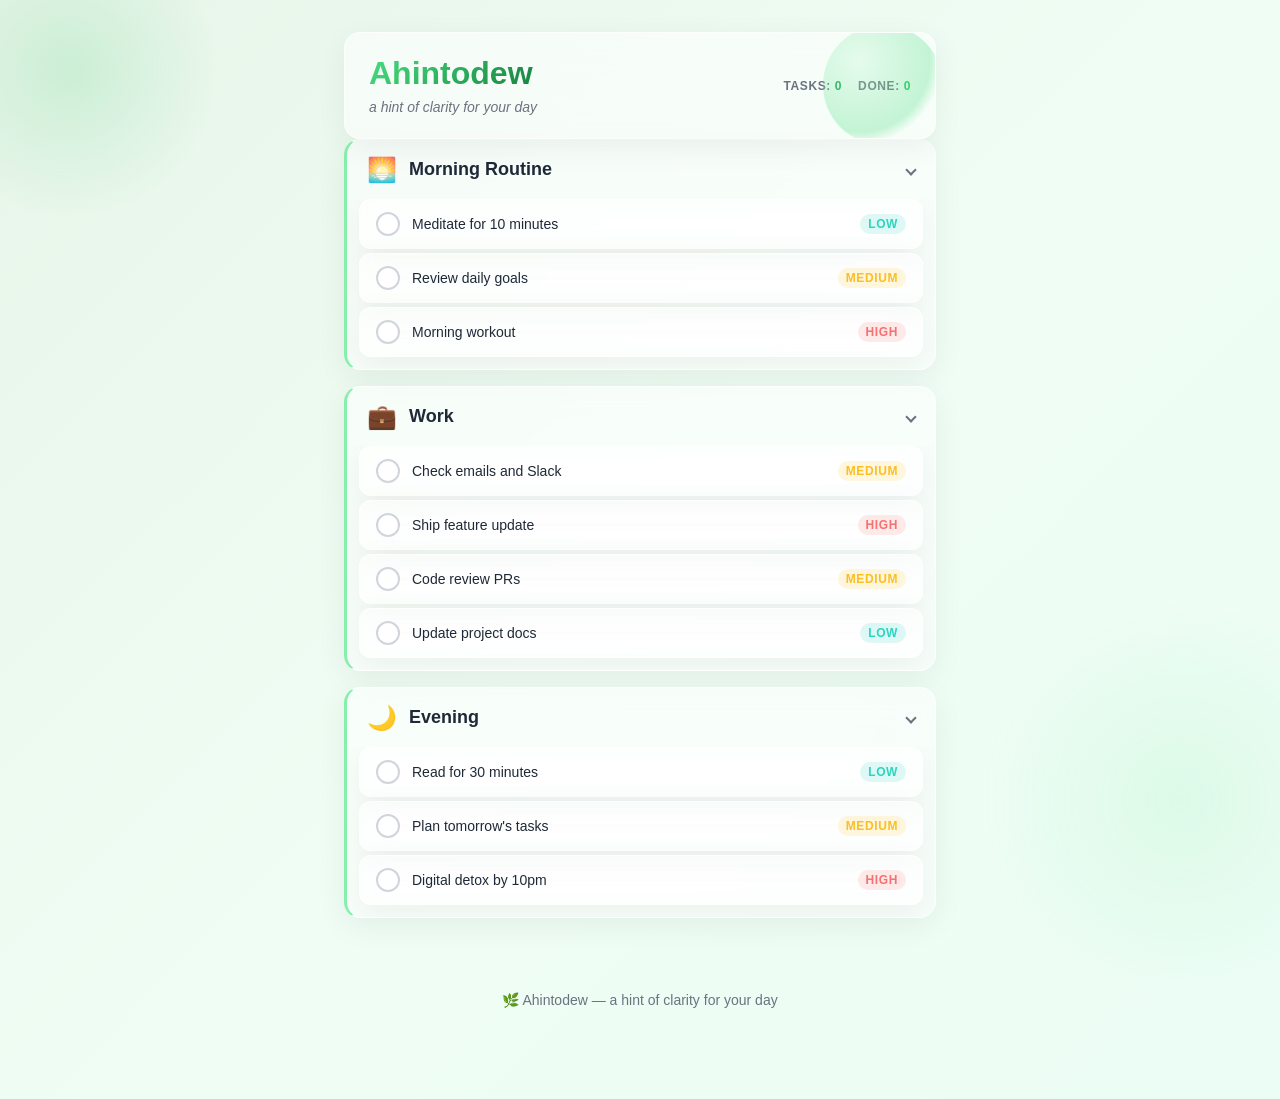
==== commit 2ba63f3d: "feat: category sections & sample content (preserves dev-1 scaffold)" ====
--- a/index.html
+++ b/index.html
@@ -4,18 +4,34 @@
   <meta charset="UTF-8">
   <meta name="viewport" content="width=device-width, initial-scale=1.0">
   <title>Ahintodew — Daily Todo</title>
+
+  <!-- Google Fonts -->
   <link rel="preconnect" href="https://fonts.googleapis.com">
   <link rel="preconnect" href="https://fonts.gstatic.com" crossorigin>
   <link href="https://fonts.googleapis.com/css2?family=Inter:wght@400;500;600;700&display=swap" rel="stylesheet">
+
+  <!-- Stylesheets (order matters: tokens → base → components → responsive) -->
   <link rel="stylesheet" href="tokens.css">
   <link rel="stylesheet" href="base.css">
+  <link rel="stylesheet" href="src/header.css">
   <link rel="stylesheet" href="category.css">
   <link rel="stylesheet" href="src/todo.css">
-  <link rel="stylesheet" href="src/header.css">
   <link rel="stylesheet" href="src/responsive.css">
 </head>
 <body>
   <div class="app">
+
+    <!-- ===== Header & Branding (dev-1 scaffold) ===== -->
+    <header class="header glass">
+      <div class="header__brand">
+        <h1 class="header__title">Ahintodew</h1>
+        <p class="header__subtitle">a hint of clarity for your day</p>
+      </div>
+      <div class="header__stats">
+        <span class="header__stat">Tasks: <span class="header__counter header__counter--total"></span></span>
+        <span class="header__stat">Done: <span class="header__counter header__counter--done"></span></span>
+      </div>
+    </header>
 
     <!-- ====== Morning Routine ====== -->
     <details class="category glass" open>
@@ -26,7 +42,7 @@
         <span class="category__chevron"></span>
       </summary>
       <ul class="category__list">
-        <!-- Todo 1 -->
+        <!-- Todo 1: Meditate -->
         <li class="todo">
           <input type="checkbox" id="todo-1" class="todo__checkbox sr-only">
           <label for="todo-1" class="todo__label">
@@ -35,7 +51,7 @@
             <span class="todo__tag todo__tag--low">low</span>
           </label>
         </li>
-        <!-- Todo 2 -->
+        <!-- Todo 2: Goals -->
         <li class="todo">
           <input type="checkbox" id="todo-2" class="todo__checkbox sr-only">
           <label for="todo-2" class="todo__label">
@@ -44,7 +60,7 @@
             <span class="todo__tag todo__tag--medium">medium</span>
           </label>
         </li>
-        <!-- Todo 3 -->
+        <!-- Todo 3: Workout -->
         <li class="todo">
           <input type="checkbox" id="todo-3" class="todo__checkbox sr-only">
           <label for="todo-3" class="todo__label">
@@ -65,7 +81,7 @@
         <span class="category__chevron"></span>
       </summary>
       <ul class="category__list">
-        <!-- Todo 4 -->
+        <!-- Todo 4: Emails -->
         <li class="todo">
           <input type="checkbox" id="todo-4" class="todo__checkbox sr-only">
           <label for="todo-4" class="todo__label">
@@ -74,7 +90,7 @@
             <span class="todo__tag todo__tag--medium">medium</span>
           </label>
         </li>
-        <!-- Todo 5 -->
+        <!-- Todo 5: Ship feature -->
         <li class="todo">
           <input type="checkbox" id="todo-5" class="todo__checkbox sr-only">
           <label for="todo-5" class="todo__label">
@@ -83,7 +99,7 @@
             <span class="todo__tag todo__tag--high">high</span>
           </label>
         </li>
-        <!-- Todo 6 -->
+        <!-- Todo 6: Code review -->
         <li class="todo">
           <input type="checkbox" id="todo-6" class="todo__checkbox sr-only">
           <label for="todo-6" class="todo__label">
@@ -92,7 +108,7 @@
             <span class="todo__tag todo__tag--medium">medium</span>
           </label>
         </li>
-        <!-- Todo 7 -->
+        <!-- Todo 7: Docs -->
         <li class="todo">
           <input type="checkbox" id="todo-7" class="todo__checkbox sr-only">
           <label for="todo-7" class="todo__label">
@@ -113,7 +129,7 @@
         <span class="category__chevron"></span>
       </summary>
       <ul class="category__list">
-        <!-- Todo 8 -->
+        <!-- Todo 8: Read -->
         <li class="todo">
           <input type="checkbox" id="todo-8" class="todo__checkbox sr-only">
           <label for="todo-8" class="todo__label">
@@ -122,16 +138,16 @@
             <span class="todo__tag todo__tag--low">low</span>
           </label>
         </li>
-        <!-- Todo 9 -->
+        <!-- Todo 9: Plan -->
         <li class="todo">
           <input type="checkbox" id="todo-9" class="todo__checkbox sr-only">
           <label for="todo-9" class="todo__label">
             <span class="todo__checkmark"></span>
-            <span class="todo__text">Plan tomorrow's tasks</span>
+            <span class="todo__text">Plan tomorrow&#39;s tasks</span>
             <span class="todo__tag todo__tag--medium">medium</span>
           </label>
         </li>
-        <!-- Todo 10 -->
+        <!-- Todo 10: Detox -->
         <li class="todo">
           <input type="checkbox" id="todo-10" class="todo__checkbox sr-only">
           <label for="todo-10" class="todo__label">
@@ -143,6 +159,11 @@
       </ul>
     </details>
 
+    <!-- ===== Footer ===== -->
+    <footer class="footer">
+      <p class="footer__text">🌿 Ahintodew — a hint of clarity for your day</p>
+    </footer>
+
   </div>
 </body>
-</html>+</html>
--- a/category.css
+++ b/category.css
@@ -28,7 +28,7 @@
   font-size: var(--font-size-lg);
   color: var(--color-text);
   user-select: none;
-  transition: background var(--transition-base);
+  transition: background 0.3s cubic-bezier(0.4, 0, 0.2, 1);
 }
 
 .category__header:hover {
@@ -58,35 +58,47 @@
   color: var(--color-text-secondary);
 }
 
-/* --- Chevron (CSS-only arrow) --- */
+/* --- Chevron (CSS-only arrow using borders) --- */
 .category__chevron {
   display: inline-block;
   width: 8px;
   height: 8px;
   border-right: 2px solid var(--color-gray-500);
   border-bottom: 2px solid var(--color-gray-500);
-  transform: rotate(90deg);
-  transition: transform var(--transition-base);
+  transform: rotate(-45deg);
+  transition: transform 0.3s cubic-bezier(0.4, 0, 0.2, 1);
   flex-shrink: 0;
 }
 
-details[open] .category__chevron {
-  transform: rotate(180deg);
+/* Chevron rotates from 90° (right-pointing) to 180° (down-pointing) on open */
+details[open] > summary .category__chevron {
+  transform: rotate(45deg);
 }
 
-/* --- Category List --- */
+/* --- Category List (smooth open/close via max-height) --- */
 .category__list {
   padding: 0 var(--space-3) var(--space-3);
+  list-style: none;
+  margin: 0;
   max-height: 0;
   overflow: hidden;
-  transition: max-height var(--transition-slow);
+  transition: max-height 0.3s cubic-bezier(0.4, 0, 0.2, 1);
 }
 
 details[open] > .category__list {
-  max-height: 500px;
+  max-height: 600px;
 }
 
 /* --- Spacing between todo items --- */
 .category__list > .todo + .todo {
   margin-top: var(--space-1);
 }
+
+/* --- Reduced Motion --- */
+@media (prefers-reduced-motion: reduce) {
+  .category__header,
+  .category__chevron,
+  .category__list {
+    transition: none;
+  }
+}
--- a/src/todo.css
+++ b/src/todo.css
@@ -1,86 +1,150 @@
 /* ============================================
    AHINTODEW — Todo Item Component
+   BEM: .todo, .todo__*, .todo--*
    ============================================ */
 
 /* --- Todo Item --- */
 .todo {
+  position: relative;
   counter-increment: total-tasks;
-}
-
-/* --- Checkbox (visually hidden via .sr-only in base.css) --- */
+  transition: transform var(--transition-base), opacity var(--transition-base);
+}
+
+.todo + .todo {
+  margin-top: var(--space-2);
+}
+
+/* --- Checkbox (visually hidden, drives :checked state) --- */
 .todo__checkbox {
-  /* .sr-only class handles hiding; this selector for counter */
+  position: absolute;
+  width: 1px;
+  height: 1px;
+  padding: 0;
+  margin: -1px;
+  overflow: hidden;
+  clip: rect(0, 0, 0, 0);
+  white-space: nowrap;
+  border: 0;
 }
 
 .todo__checkbox:checked {
   counter-increment: completed-tasks;
 }
 
-/* --- Label (main interactive row) --- */
+/* --- Label (the visible clickable row) --- */
 .todo__label {
   display: flex;
   align-items: center;
   gap: var(--space-3);
   padding: var(--space-3) var(--space-4);
+  min-height: 44px;
+  border-radius: var(--radius-md);
+  background: var(--color-surface);
+  backdrop-filter: var(--glass-blur);
+  -webkit-backdrop-filter: var(--glass-blur);
+  border: var(--glass-border);
+  box-shadow: var(--glass-shadow);
   cursor: pointer;
-  border-radius: var(--radius-md);
-  transition: background var(--transition-base), transform var(--transition-spring);
-  min-height: 44px;
+  transition: background var(--transition-base),
+              box-shadow var(--transition-base),
+              transform var(--transition-base);
 }
 
 .todo__label:hover {
   background: var(--color-surface-hover);
-}
-
-/* --- Focus-visible on checkbox → outline on label --- */
+  box-shadow: var(--glass-shadow-hover);
+  transform: translateY(-1px);
+}
+
+/* --- Focus-visible ring for keyboard accessibility --- */
 .todo__checkbox:focus-visible + .todo__label {
   outline: 2px solid var(--color-dew-500);
   outline-offset: 2px;
 }
 
-/* --- Checkmark circle --- */
+/* --- Custom Checkmark --- */
 .todo__checkmark {
+  position: relative;
   flex-shrink: 0;
-  width: 22px;
-  height: 22px;
+  width: 24px;
+  height: 24px;
   border-radius: var(--radius-full);
   border: 2px solid var(--color-gray-300);
-  display: flex;
-  align-items: center;
-  justify-content: center;
-  transition: border-color var(--transition-base), background var(--transition-base);
-  position: relative;
-}
-
-/* Checkmark tick via ::after */
+  background: var(--color-white);
+  transition: background var(--transition-base),
+              border-color var(--transition-base),
+              transform var(--transition-spring);
+}
+
 .todo__checkmark::after {
   content: '';
-  display: block;
+  position: absolute;
+  top: 4px;
+  left: 7px;
   width: 6px;
   height: 10px;
   border: solid var(--color-white);
   border-width: 0 2px 2px 0;
   transform: rotate(45deg) scale(0);
-  transition: transform var(--transition-base);
-}
-
-/* --- Todo text --- */
+  transition: transform var(--transition-spring);
+}
+
+/* Checked checkmark */
+.todo__checkbox:checked + .todo__label .todo__checkmark {
+  background: var(--color-check);
+  border-color: var(--color-check);
+  transform: scale(1.1);
+}
+
+.todo__checkbox:checked + .todo__label .todo__checkmark::after {
+  transform: rotate(45deg) scale(1);
+}
+
+/* --- Todo Text --- */
 .todo__text {
   flex: 1;
+  position: relative;
   font-size: var(--font-size-sm);
+  font-weight: var(--font-weight-normal);
   color: var(--color-text);
-  transition: color var(--transition-base), text-decoration var(--transition-base);
-}
-
-/* --- Tags (priority pills) --- */
+  line-height: var(--line-height-normal);
+  transition: color var(--transition-base);
+}
+
+/* Strikethrough pseudo-element: scaleX(0) → scaleX(1) on check */
+.todo__text::after {
+  content: '';
+  position: absolute;
+  left: 0;
+  top: 50%;
+  width: 100%;
+  height: 1.5px;
+  background: var(--color-text-completed);
+  transform: scaleX(0);
+  transform-origin: left center;
+  transition: transform 0.3s cubic-bezier(0.4, 0, 0.2, 1);
+}
+
+/* Checked text state */
+.todo__checkbox:checked + .todo__label .todo__text {
+  color: var(--color-text-completed);
+}
+
+.todo__checkbox:checked + .todo__label .todo__text::after {
+  transform: scaleX(1);
+}
+
+/* --- Priority Tags --- */
 .todo__tag {
+  flex-shrink: 0;
+  padding: var(--space-1) var(--space-2);
+  font-size: var(--font-size-xs);
+  font-weight: var(--font-weight-semibold);
+  text-transform: uppercase;
+  letter-spacing: 0.05em;
   border-radius: var(--radius-full);
-  font-size: var(--font-size-xs);
-  font-weight: var(--font-weight-medium);
-  padding: var(--space-1) var(--space-2);
   line-height: 1;
-  white-space: nowrap;
-  flex-shrink: 0;
+  transition: opacity var(--transition-base);
 }
 
 .todo__tag--high {
@@ -90,43 +154,22 @@
 
 .todo__tag--medium {
   background: rgba(251, 191, 36, 0.15);
-  color: #b45309;
+  color: var(--color-medium);
 }
 
 .todo__tag--low {
   background: rgba(45, 212, 191, 0.15);
-  color: #0f766e;
-}
-
-/* --- Checked State --- */
-.todo__checkbox:checked + .todo__label {
+  color: var(--color-low);
+}
+
+/* Fade tag on completion */
+.todo__checkbox:checked + .todo__label .todo__tag {
+  opacity: 0.5;
+}
+
+/* --- Completed modifier (optional class-based) --- */
+.todo--completed .todo__label {
   opacity: 0.7;
-  transform: scale(1.02);
-}
-
-.todo__checkbox:checked + .todo__label .todo__checkmark {
-  background: var(--color-check);
-  border-color: var(--color-check);
-}
-
-.todo__checkbox:checked + .todo__label .todo__checkmark::after {
-  transform: rotate(45deg) scale(1);
-}
-
-.todo__checkbox:checked + .todo__label .todo__text {
-  text-decoration: line-through;
-  color: var(--color-text-completed);
-}
-
-/* Reset scale after spring animation */
-.todo__checkbox:checked + .todo__label {
-  animation: todo-check-pop var(--transition-spring) forwards;
-}
-
-@keyframes todo-check-pop {
-  0%   { transform: scale(1); }
-  40%  { transform: scale(1.02); }
-  100% { transform: scale(1); }
 }
 
 /* --- Reduced Motion --- */
@@ -134,11 +177,46 @@
   .todo__label,
   .todo__checkmark,
   .todo__checkmark::after,
+  .todo__text,
+  .todo__text::after,
+  .todo__tag {
+    transition: none;
+  }
+}
+
+/* --- Dark Mode Enhancement --- */
+@media (prefers-color-scheme: dark) {
+  .todo__label {
+    background: rgba(30, 41, 59, 0.55);
+    border-color: rgba(255, 255, 255, 0.1);
+  }
+
+  .todo__label:hover {
+    background: rgba(30, 41, 59, 0.72);
+  }
+
+  .todo__checkmark {
+    background: var(--color-gray-800);
+    border-color: var(--color-gray-600);
+  }
+
   .todo__text {
-    transition: none;
-  }
-
-  .todo__checkbox:checked + .todo__label {
-    animation: none;
-  }
-}
+    color: var(--color-gray-100);
+  }
+
+  .todo__checkbox:checked + .todo__label .todo__text {
+    color: var(--color-gray-500);
+  }
+
+  .todo__tag--high {
+    background: rgba(248, 113, 113, 0.2);
+  }
+
+  .todo__tag--medium {
+    background: rgba(251, 191, 36, 0.2);
+  }
+
+  .todo__tag--low {
+    background: rgba(45, 212, 191, 0.2);
+  }
+}
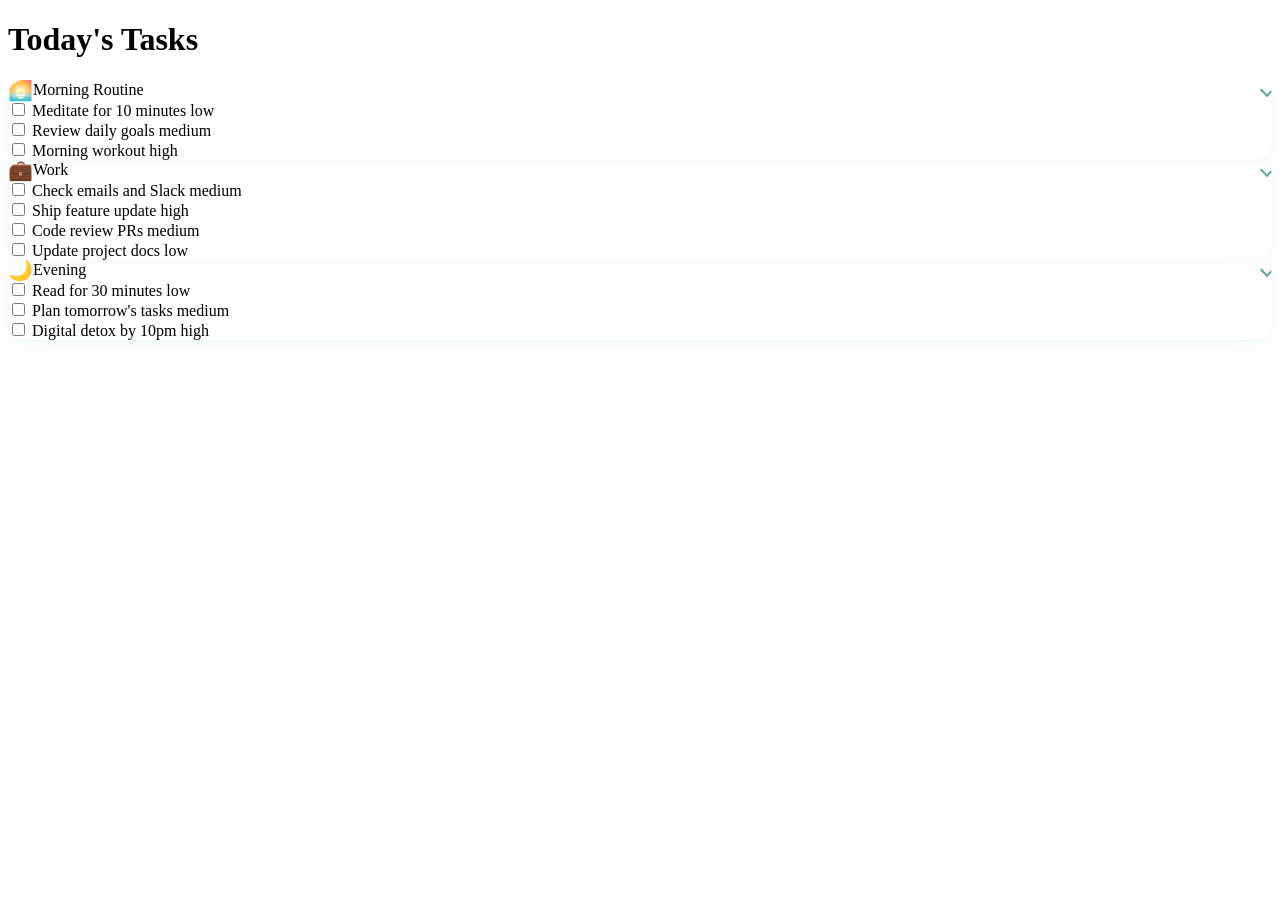
==== commit f9795c27: "feat: add collapsible category sections with sample todos" ====
--- a/index.html
+++ b/index.html
@@ -3,167 +3,161 @@
 <head>
   <meta charset="UTF-8">
   <meta name="viewport" content="width=device-width, initial-scale=1.0">
-  <title>Ahintodew — Daily Todo</title>
-
-  <!-- Google Fonts -->
+  <title>Morning Dew — Todo App</title>
   <link rel="preconnect" href="https://fonts.googleapis.com">
   <link rel="preconnect" href="https://fonts.gstatic.com" crossorigin>
   <link href="https://fonts.googleapis.com/css2?family=Inter:wght@400;500;600;700&display=swap" rel="stylesheet">
-
-  <!-- Stylesheets (order matters: tokens → base → components → responsive) -->
-  <link rel="stylesheet" href="tokens.css">
-  <link rel="stylesheet" href="base.css">
-  <link rel="stylesheet" href="src/header.css">
+  <link rel="stylesheet" href="variables.css">
   <link rel="stylesheet" href="category.css">
-  <link rel="stylesheet" href="src/todo.css">
-  <link rel="stylesheet" href="src/responsive.css">
+  <link rel="stylesheet" href="todo.css">
+  <link rel="stylesheet" href="styles.css">
 </head>
 <body>
   <div class="app">
-
-    <!-- ===== Header & Branding (dev-1 scaffold) ===== -->
-    <header class="header glass">
-      <div class="header__brand">
-        <h1 class="header__title">Ahintodew</h1>
-        <p class="header__subtitle">a hint of clarity for your day</p>
-      </div>
-      <div class="header__stats">
-        <span class="header__stat">Tasks: <span class="header__counter header__counter--total"></span></span>
-        <span class="header__stat">Done: <span class="header__counter header__counter--done"></span></span>
-      </div>
+    <header class="app__header">
+      <h1 class="app__title">Today's Tasks</h1>
+      <div class="app__counter" id="progress-counter"></div>
     </header>
 
-    <!-- ====== Morning Routine ====== -->
-    <details class="category glass" open>
-      <summary class="category__header">
-        <span class="category__icon">🌅</span>
-        <span class="category__title">Morning Routine</span>
-        <span class="category__count"></span>
-        <span class="category__chevron"></span>
-      </summary>
-      <ul class="category__list">
-        <!-- Todo 1: Meditate -->
-        <li class="todo">
-          <input type="checkbox" id="todo-1" class="todo__checkbox sr-only">
-          <label for="todo-1" class="todo__label">
-            <span class="todo__checkmark"></span>
-            <span class="todo__text">Meditate for 10 minutes</span>
-            <span class="todo__tag todo__tag--low">low</span>
-          </label>
-        </li>
-        <!-- Todo 2: Goals -->
-        <li class="todo">
-          <input type="checkbox" id="todo-2" class="todo__checkbox sr-only">
-          <label for="todo-2" class="todo__label">
-            <span class="todo__checkmark"></span>
-            <span class="todo__text">Review daily goals</span>
-            <span class="todo__tag todo__tag--medium">medium</span>
-          </label>
-        </li>
-        <!-- Todo 3: Workout -->
-        <li class="todo">
-          <input type="checkbox" id="todo-3" class="todo__checkbox sr-only">
-          <label for="todo-3" class="todo__label">
-            <span class="todo__checkmark"></span>
-            <span class="todo__text">Morning workout</span>
-            <span class="todo__tag todo__tag--high">high</span>
-          </label>
-        </li>
-      </ul>
-    </details>
+    <main class="app__content">
 
-    <!-- ====== Work ====== -->
-    <details class="category glass" open>
-      <summary class="category__header">
-        <span class="category__icon">💼</span>
-        <span class="category__title">Work</span>
-        <span class="category__count"></span>
-        <span class="category__chevron"></span>
-      </summary>
-      <ul class="category__list">
-        <!-- Todo 4: Emails -->
-        <li class="todo">
-          <input type="checkbox" id="todo-4" class="todo__checkbox sr-only">
-          <label for="todo-4" class="todo__label">
-            <span class="todo__checkmark"></span>
-            <span class="todo__text">Check emails and Slack</span>
-            <span class="todo__tag todo__tag--medium">medium</span>
-          </label>
-        </li>
-        <!-- Todo 5: Ship feature -->
-        <li class="todo">
-          <input type="checkbox" id="todo-5" class="todo__checkbox sr-only">
-          <label for="todo-5" class="todo__label">
-            <span class="todo__checkmark"></span>
-            <span class="todo__text">Ship feature update</span>
-            <span class="todo__tag todo__tag--high">high</span>
-          </label>
-        </li>
-        <!-- Todo 6: Code review -->
-        <li class="todo">
-          <input type="checkbox" id="todo-6" class="todo__checkbox sr-only">
-          <label for="todo-6" class="todo__label">
-            <span class="todo__checkmark"></span>
-            <span class="todo__text">Code review PRs</span>
-            <span class="todo__tag todo__tag--medium">medium</span>
-          </label>
-        </li>
-        <!-- Todo 7: Docs -->
-        <li class="todo">
-          <input type="checkbox" id="todo-7" class="todo__checkbox sr-only">
-          <label for="todo-7" class="todo__label">
-            <span class="todo__checkmark"></span>
-            <span class="todo__text">Update project docs</span>
-            <span class="todo__tag todo__tag--low">low</span>
-          </label>
-        </li>
-      </ul>
-    </details>
+      <!-- ═══════════ Morning Routine ═══════════ -->
+      <details class="category glass" open>
+        <summary class="category__header">
+          <span class="category__icon">🌅</span>
+          <span class="category__title">Morning Routine</span>
+          <span class="category__chevron"></span>
+        </summary>
+        <ul class="category__list">
 
-    <!-- ====== Evening ====== -->
-    <details class="category glass" open>
-      <summary class="category__header">
-        <span class="category__icon">🌙</span>
-        <span class="category__title">Evening</span>
-        <span class="category__count"></span>
-        <span class="category__chevron"></span>
-      </summary>
-      <ul class="category__list">
-        <!-- Todo 8: Read -->
-        <li class="todo">
-          <input type="checkbox" id="todo-8" class="todo__checkbox sr-only">
-          <label for="todo-8" class="todo__label">
-            <span class="todo__checkmark"></span>
-            <span class="todo__text">Read for 30 minutes</span>
-            <span class="todo__tag todo__tag--low">low</span>
-          </label>
-        </li>
-        <!-- Todo 9: Plan -->
-        <li class="todo">
-          <input type="checkbox" id="todo-9" class="todo__checkbox sr-only">
-          <label for="todo-9" class="todo__label">
-            <span class="todo__checkmark"></span>
-            <span class="todo__text">Plan tomorrow&#39;s tasks</span>
-            <span class="todo__tag todo__tag--medium">medium</span>
-          </label>
-        </li>
-        <!-- Todo 10: Detox -->
-        <li class="todo">
-          <input type="checkbox" id="todo-10" class="todo__checkbox sr-only">
-          <label for="todo-10" class="todo__label">
-            <span class="todo__checkmark"></span>
-            <span class="todo__text">Digital detox by 10pm</span>
-            <span class="todo__tag todo__tag--high">high</span>
-          </label>
-        </li>
-      </ul>
-    </details>
+          <!-- Todo 1 -->
+          <li class="todo">
+            <input type="checkbox" id="todo-1" class="todo__checkbox" />
+            <label for="todo-1" class="todo__label">
+              <span class="todo__checkmark"></span>
+              <span class="todo__text">Meditate for 10 minutes</span>
+              <span class="todo__tag todo__tag--low">low</span>
+            </label>
+          </li>
 
-    <!-- ===== Footer ===== -->
-    <footer class="footer">
-      <p class="footer__text">🌿 Ahintodew — a hint of clarity for your day</p>
-    </footer>
+          <!-- Todo 2 -->
+          <li class="todo">
+            <input type="checkbox" id="todo-2" class="todo__checkbox" />
+            <label for="todo-2" class="todo__label">
+              <span class="todo__checkmark"></span>
+              <span class="todo__text">Review daily goals</span>
+              <span class="todo__tag todo__tag--medium">medium</span>
+            </label>
+          </li>
 
+          <!-- Todo 3 -->
+          <li class="todo">
+            <input type="checkbox" id="todo-3" class="todo__checkbox" />
+            <label for="todo-3" class="todo__label">
+              <span class="todo__checkmark"></span>
+              <span class="todo__text">Morning workout</span>
+              <span class="todo__tag todo__tag--high">high</span>
+            </label>
+          </li>
+
+        </ul>
+      </details>
+
+      <!-- ═══════════ Work ═══════════ -->
+      <details class="category glass" open>
+        <summary class="category__header">
+          <span class="category__icon">💼</span>
+          <span class="category__title">Work</span>
+          <span class="category__chevron"></span>
+        </summary>
+        <ul class="category__list">
+
+          <!-- Todo 4 -->
+          <li class="todo">
+            <input type="checkbox" id="todo-4" class="todo__checkbox" />
+            <label for="todo-4" class="todo__label">
+              <span class="todo__checkmark"></span>
+              <span class="todo__text">Check emails and Slack</span>
+              <span class="todo__tag todo__tag--medium">medium</span>
+            </label>
+          </li>
+
+          <!-- Todo 5 -->
+          <li class="todo">
+            <input type="checkbox" id="todo-5" class="todo__checkbox" />
+            <label for="todo-5" class="todo__label">
+              <span class="todo__checkmark"></span>
+              <span class="todo__text">Ship feature update</span>
+              <span class="todo__tag todo__tag--high">high</span>
+            </label>
+          </li>
+
+          <!-- Todo 6 -->
+          <li class="todo">
+            <input type="checkbox" id="todo-6" class="todo__checkbox" />
+            <label for="todo-6" class="todo__label">
+              <span class="todo__checkmark"></span>
+              <span class="todo__text">Code review PRs</span>
+              <span class="todo__tag todo__tag--medium">medium</span>
+            </label>
+          </li>
+
+          <!-- Todo 7 -->
+          <li class="todo">
+            <input type="checkbox" id="todo-7" class="todo__checkbox" />
+            <label for="todo-7" class="todo__label">
+              <span class="todo__checkmark"></span>
+              <span class="todo__text">Update project docs</span>
+              <span class="todo__tag todo__tag--low">low</span>
+            </label>
+          </li>
+
+        </ul>
+      </details>
+
+      <!-- ═══════════ Evening ═══════════ -->
+      <details class="category glass" open>
+        <summary class="category__header">
+          <span class="category__icon">🌙</span>
+          <span class="category__title">Evening</span>
+          <span class="category__chevron"></span>
+        </summary>
+        <ul class="category__list">
+
+          <!-- Todo 8 -->
+          <li class="todo">
+            <input type="checkbox" id="todo-8" class="todo__checkbox" />
+            <label for="todo-8" class="todo__label">
+              <span class="todo__checkmark"></span>
+              <span class="todo__text">Read for 30 minutes</span>
+              <span class="todo__tag todo__tag--low">low</span>
+            </label>
+          </li>
+
+          <!-- Todo 9 -->
+          <li class="todo">
+            <input type="checkbox" id="todo-9" class="todo__checkbox" />
+            <label for="todo-9" class="todo__label">
+              <span class="todo__checkmark"></span>
+              <span class="todo__text">Plan tomorrow's tasks</span>
+              <span class="todo__tag todo__tag--medium">medium</span>
+            </label>
+          </li>
+
+          <!-- Todo 10 -->
+          <li class="todo">
+            <input type="checkbox" id="todo-10" class="todo__checkbox" />
+            <label for="todo-10" class="todo__label">
+              <span class="todo__checkmark"></span>
+              <span class="todo__text">Digital detox by 10pm</span>
+              <span class="todo__tag todo__tag--high">high</span>
+            </label>
+          </li>
+
+        </ul>
+      </details>
+
+    </main>
   </div>
 </body>
 </html>
--- a/category.css
+++ b/category.css
@@ -1,14 +1,8 @@
-/* ============================================
-   AHINTODEW — Category Section Styles
-   ============================================ */
+/* ==========================================================================
+   Category Sections — Collapsible <details> with glassmorphism
+   ========================================================================== */
 
-/* --- Category Block --- */
-.category {
-  margin-bottom: var(--space-4);
-  border-left: 3px solid var(--color-dew-300);
-}
-
-/* --- Remove default details marker --- */
+/* ---------- Remove native details marker ---------- */
 summary {
   list-style: none;
 }
@@ -17,7 +11,34 @@
   display: none;
 }
 
-/* --- Category Header --- */
+/* ---------- .category (wraps <details>) ---------- */
+.category {
+  margin-bottom: var(--space-4);
+  border-left: 3px solid var(--color-dew-300);
+  border-radius: var(--radius-panel, 16px);
+  overflow: hidden;
+}
+
+/* Glass styles (applied via .glass utility, but defined here for category) */
+.category.glass {
+  background: var(--color-surface);
+  border: 1px solid var(--color-surface-border);
+  border-left: 3px solid var(--color-dew-300);
+  backdrop-filter: blur(20px);
+  -webkit-backdrop-filter: blur(20px);
+  box-shadow:
+    0 4px 24px rgba(45, 212, 168, 0.08),
+    0 1px 3px rgba(0, 0, 0, 0.04);
+}
+
+/* Fallback for browsers without backdrop-filter */
+@supports not (backdrop-filter: blur(20px)) {
+  .category.glass {
+    background: rgba(255, 255, 255, 0.85);
+  }
+}
+
+/* ---------- Header (summary) ---------- */
 .category__header {
   display: flex;
   align-items: center;
@@ -32,73 +53,119 @@
 }
 
 .category__header:hover {
-  background: var(--color-surface-hover);
+  background: rgba(45, 212, 168, 0.06);
 }
 
+/* Focus-visible keyboard accessibility */
 .category__header:focus-visible {
-  outline: 2px solid var(--color-dew-500);
+  outline: 2px solid var(--color-accent, #5EEAD4);
   outline-offset: 2px;
+  border-radius: var(--radius-panel, 16px);
 }
 
-/* --- Category Icon --- */
+/* ---------- Icon ---------- */
 .category__icon {
-  font-size: var(--font-size-xl);
+  font-size: 1.25rem;
   line-height: 1;
+  flex-shrink: 0;
 }
 
-/* --- Category Title --- */
+/* ---------- Title ---------- */
 .category__title {
   flex: 1;
+  min-width: 0;
 }
 
-/* --- Category Count --- */
-.category__count {
-  font-size: var(--font-size-xs);
-  font-weight: var(--font-weight-medium);
-  color: var(--color-text-secondary);
-}
-
-/* --- Chevron (CSS-only arrow using borders) --- */
+/* ---------- Chevron (CSS-only arrow) ---------- */
 .category__chevron {
   display: inline-block;
   width: 8px;
   height: 8px;
-  border-right: 2px solid var(--color-gray-500);
-  border-bottom: 2px solid var(--color-gray-500);
+  border-right: 2px solid var(--color-text-secondary, #5F9E97);
+  border-bottom: 2px solid var(--color-text-secondary, #5F9E97);
   transform: rotate(-45deg);
   transition: transform 0.3s cubic-bezier(0.4, 0, 0.2, 1);
   flex-shrink: 0;
+  margin-left: auto;
 }
 
-/* Chevron rotates from 90° (right-pointing) to 180° (down-pointing) on open */
-details[open] > summary .category__chevron {
+/* Chevron rotation when open: 90° → 180° (points down) */
+details[open] .category__chevron {
   transform: rotate(45deg);
 }
 
-/* --- Category List (smooth open/close via max-height) --- */
+/* ---------- List (todo container) ---------- */
 .category__list {
   padding: 0 var(--space-3) var(--space-3);
   list-style: none;
   margin: 0;
   max-height: 0;
   overflow: hidden;
-  transition: max-height 0.3s cubic-bezier(0.4, 0, 0.2, 1);
+  transition: max-height 0.3s cubic-bezier(0.4, 0, 0.2, 1),
+              padding 0.3s cubic-bezier(0.4, 0, 0.2, 1);
+  padding-top: 0;
+  padding-bottom: 0;
 }
 
-details[open] > .category__list {
-  max-height: 600px;
+details[open] .category__list {
+  max-height: 800px; /* generous max-height for smooth transition */
+  padding: 0 var(--space-3) var(--space-3);
 }
 
-/* --- Spacing between todo items --- */
+/* Gap between todo items */
 .category__list > .todo + .todo {
   margin-top: var(--space-1);
 }
 
-/* --- Reduced Motion --- */
+/* ---------- Prefers Reduced Motion ---------- */
 @media (prefers-reduced-motion: reduce) {
-  .category__header,
   .category__chevron,
-  .category__list {
+  .category__list,
+  .category__header {
     transition: none;
   }
+
+  details[open] .category__list {
+    max-height: none;
+  }
 }
+
+/* ---------- Dark Mode (glassmorphism inversion) ---------- */
+@media (prefers-color-scheme: dark) {
+  .category.glass {
+    background: rgba(15, 23, 42, 0.6);
+    border-color: rgba(45, 212, 168, 0.15);
+    border-left-color: var(--color-dew-300);
+    box-shadow:
+      0 4px 24px rgba(0, 0, 0, 0.3),
+      0 1px 3px rgba(0, 0, 0, 0.2);
+  }
+
+  .category__header {
+    color: #e2e8f0;
+  }
+
+  .category__header:hover {
+    background: rgba(45, 212, 168, 0.08);
+  }
+
+  .category__chevron {
+    border-color: #94a3b8;
+  }
+}
+
+/* ---------- Mobile adjustments ---------- */
+@media (max-width: 480px) {
+  .category__header {
+    padding: var(--space-3) var(--space-4);
+    font-size: var(--font-size-base, 0.9375rem);
+  }
+
+  .category__list {
+    padding: 0 var(--space-2) var(--space-2);
+  }
+
+  details[open] .category__list {
+    padding: 0 var(--space-2) var(--space-2);
+  }
+}
